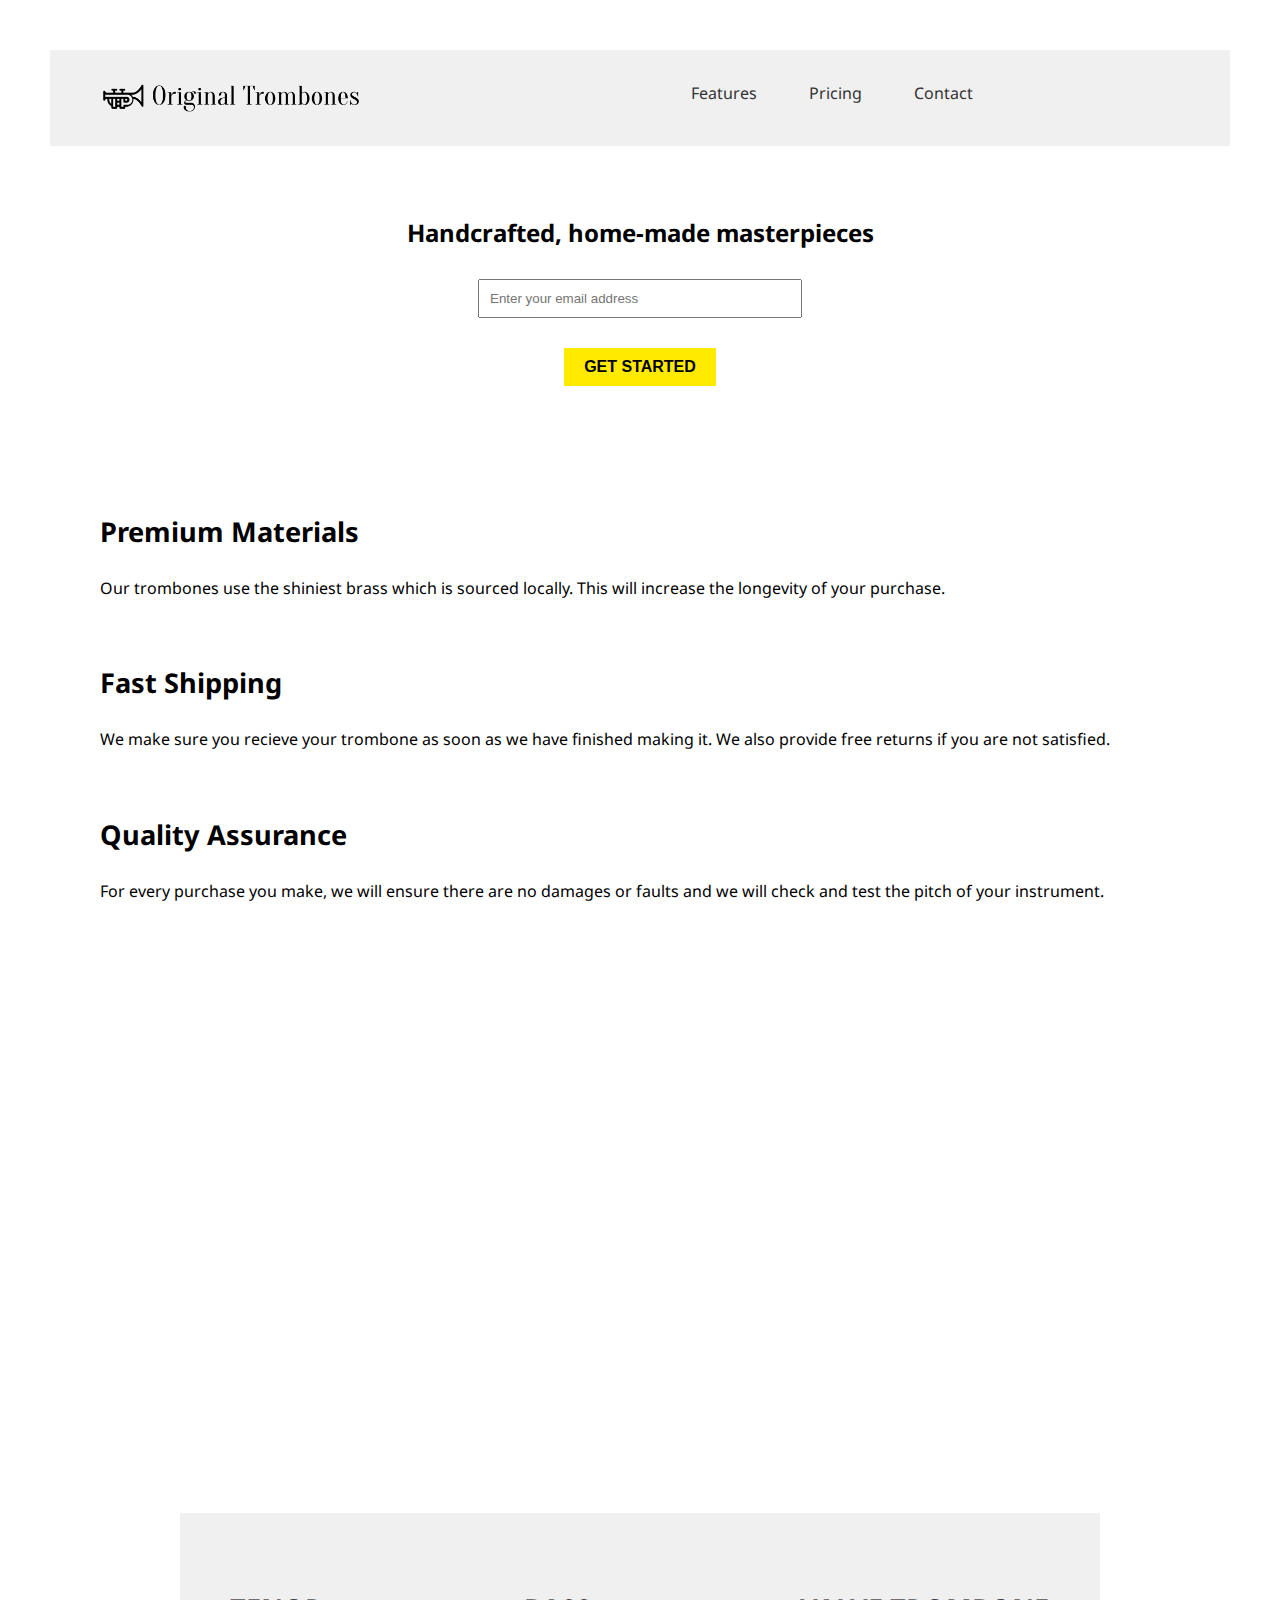
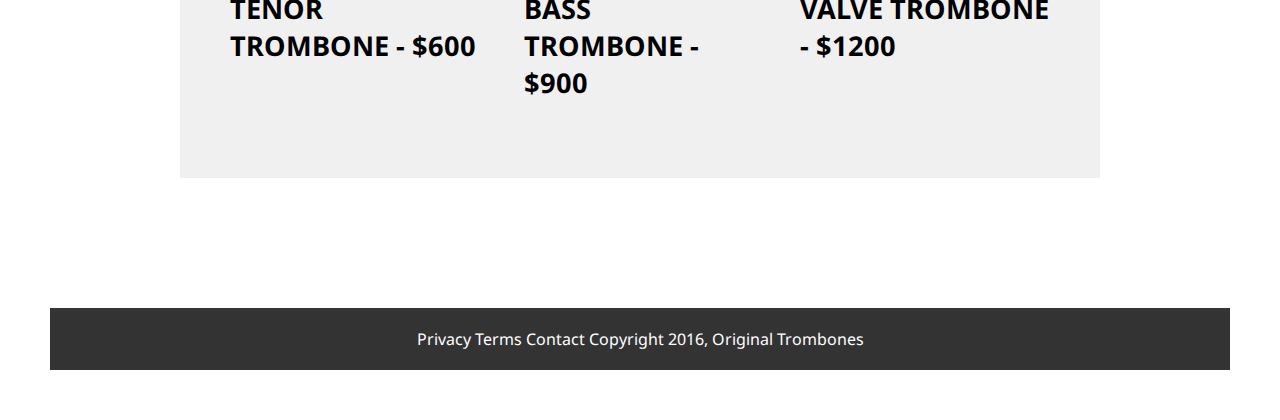
==== Product-Landing-Page/index.html @ 1d8b1bee "Add files via upload" ====
<!DOCTYPE html>
<html>
  <head>
    <title>Product Landing Page</title>
    <link rel="stylesheet" href="styles.css" />
  </head>
  <body>
    <header id="header">
      <img class="header-img" src="logo.png" alt="logo" />
      <nav id="nav-bar">
        <a class="nav-link" href="#features">Features</a>
        <a class="nav-link" href="#pricing">Pricing</a>
        <a class="nav-link" href="#contact">Contact</a>
      </nav>
    </header>

    <section id="contact">
      <h2>Handcrafted, home-made masterpieces</h2>
      <form
        id="form"
        action="https://www.freecodecamp.com/email-submit"
        method="post"
      >
        <input
          id="email"
          type="email"
          placeholder="Enter your email address"
          required
        />
        <button id="submit">GET STARTED</button>
      </form>
    </section>

    <section id="features">
      <h3>Premium Materials</h3>
      <p>
        Our trombones use the shiniest brass which is sourced locally. This will
        increase the longevity of your purchase.
      </p>
      <br />
      <h3>Fast Shipping</h3>
      <p>
        We make sure you recieve your trombone as soon as we have finished
        making it. We also provide free returns if you are not satisfied.
      </p>
      <br />
      <h3>Quality Assurance</h3>
      <p>
        For every purchase you make, we will ensure there are no damages or
        faults and we will check and test the pitch of your instrument.
      </p>
    </section>
    <section class="frame">
      <iframe
        id="video"
        height="315"
        src="https://www.youtube-nocookie.com/embed/y8Yv4pnO7qc?rel=0&amp;controls=0&amp;showinfo=0"
        frameborder="0"
        allowfullscreen=""
      ></iframe>
    </section>
    <section id="pricing">
      <h3>TENOR TROMBONE - $600</h3>
      <h3>BASS TROMBONE - $900</h3>
      <h3>VALVE TROMBONE - $1200</h3>
    </section>

    <footer>
      <span>Privacy Terms Contact Copyright 2016, Original Trombones</span>
    </footer>

    <script src="script.js"></script>
  </body>
</html>
---- Product-Landing-Page/styles.css ----
@import url('https://fonts.googleapis.com/css2?family=Noto+Sans:wght@400;700&display=swap');

/* Global Styles */
body {
    margin: 0;
    padding: 50px;
    font-family: 'Noto Sans', sans-serif;
}

/* Header Styles */
#header {
    background-color: #f0f0f0;
    padding: 2rem;
    display: flex;
    gap: 20rem;
}

img {
    max-width: 25%;
}

#nav-bar {
    display: flex;
    justify-content: flex-end;
    margin-right: 4rem;
    gap: 2rem;
}

#email {
    width: 300px;
    padding: 10px;
    margin-bottom: 10px;
}

.nav-link {
    margin: 0 10px;
    text-decoration: none;
    color: #333;
}

h3 {
    font-size: 1.7rem;
}

h2 {
    text-align: center;
}

.frame {
    display: flex;
    justify-content: center;
}

iframe {
    width: 560px;
}

section {
    padding: 50px;
}

#form {
    display: flex;
    flex-direction: column;
    align-items: center;
    margin-top: 30px;
}

#submit {
    padding: 10px 20px;
    margin-top: 20px;
    font-weight: 700;
    border: none;
    color: black;
    background-color: rgb(255, 234, 0);
    font-size: 1rem;
}

#submit:hover {
    background-color: rgb(255, 200, 0);
    cursor: pointer;
    transition: 0.4s;
}

#pricing {
    display: flex;
    flex-direction: row;
    justify-content: center;
    gap: 3rem;
    margin: 130px;
    background-color: #f0f0f0;
    color: black;
}

#pricing:hover {
    cursor: pointer;
}

footer {
    background-color: #333;
    color: #fff;
    text-align: center;
    padding: 20px;
}
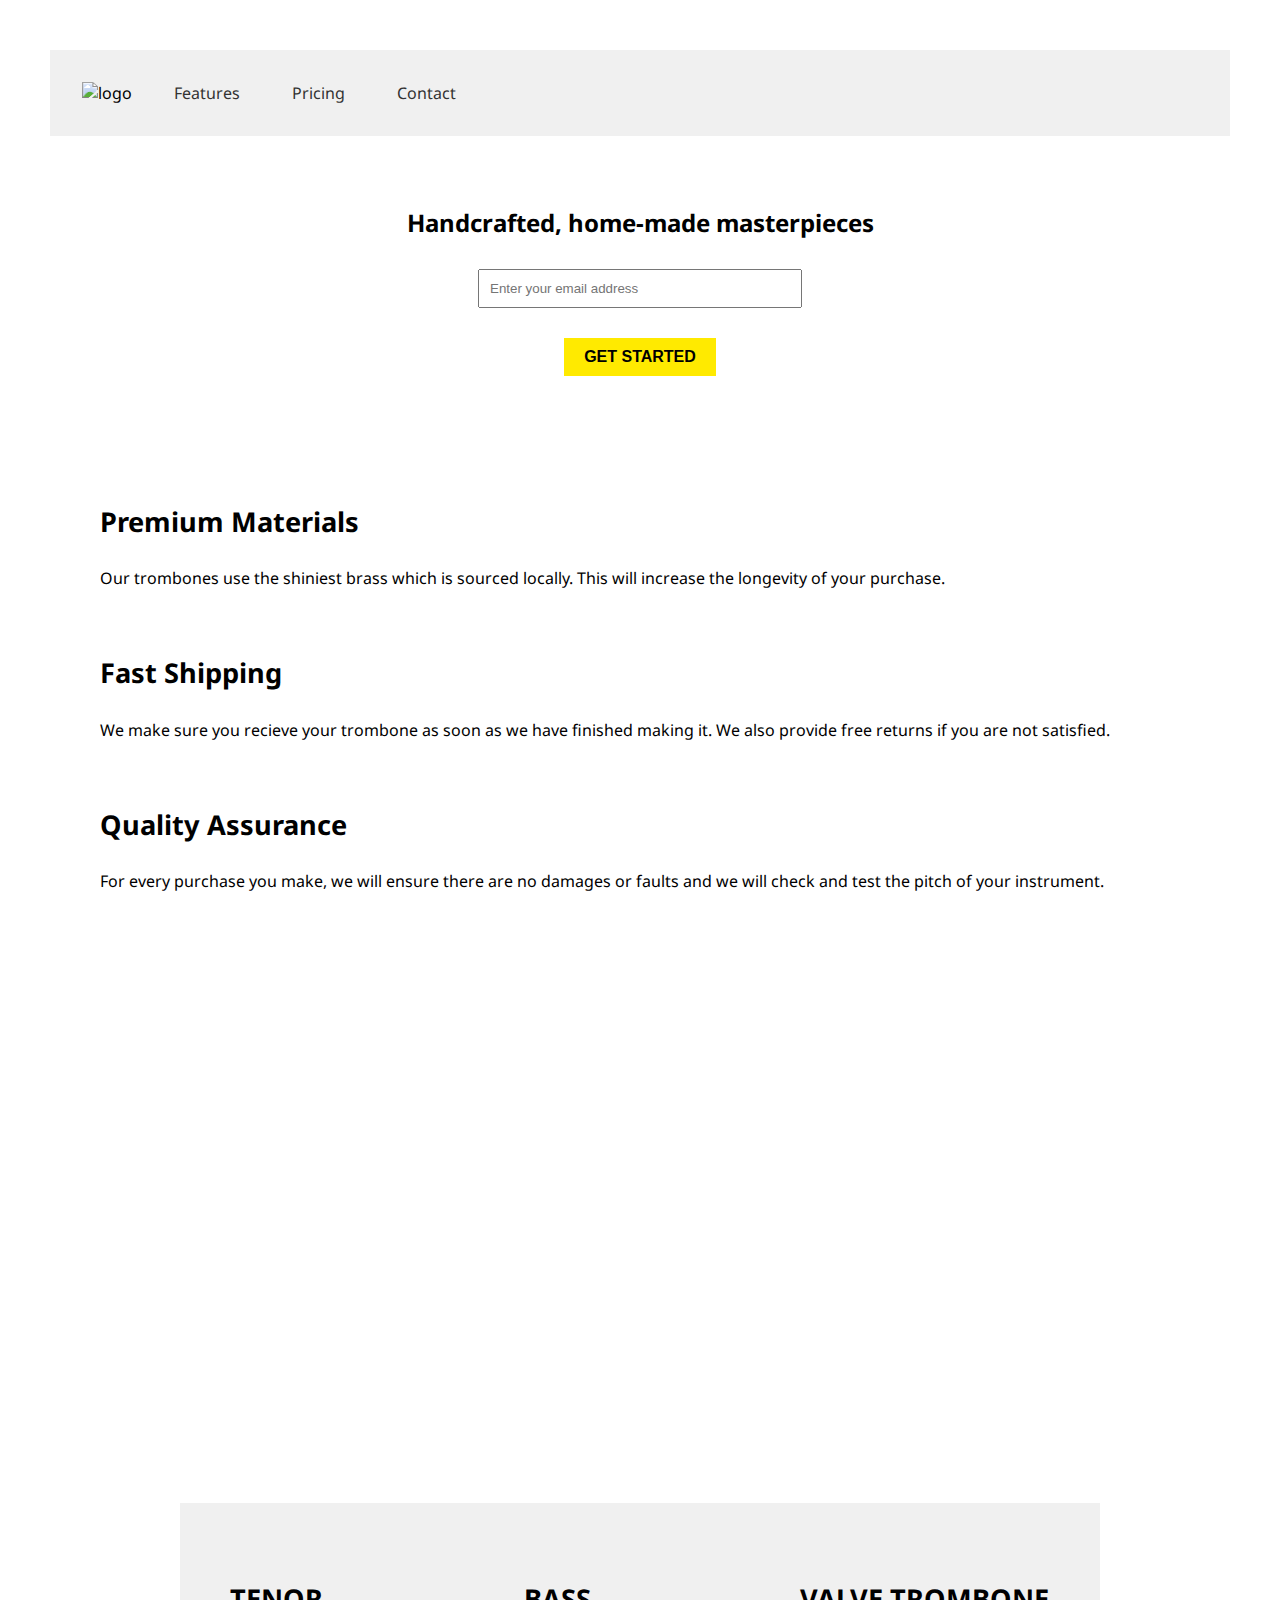
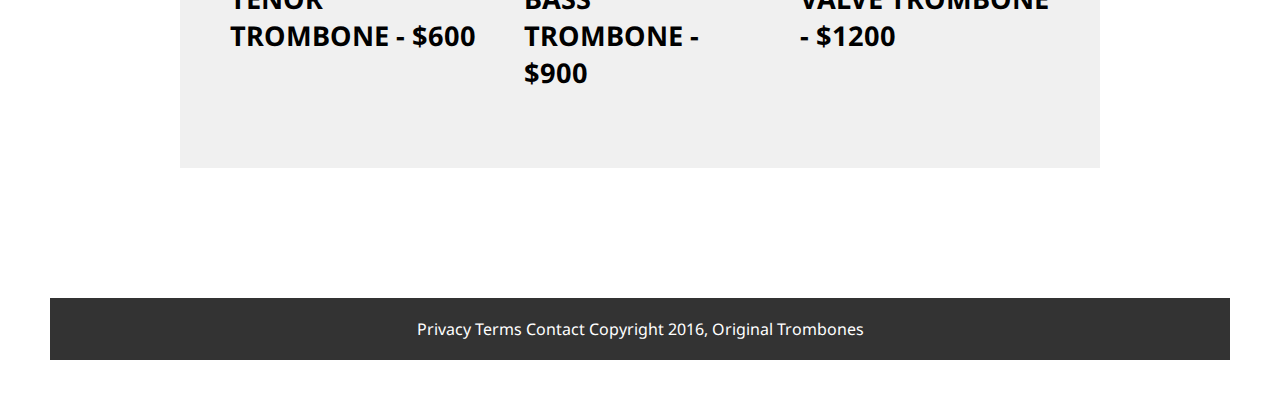
==== commit 2002527e: "Update index.html" ====
--- a/Product-Landing-Page/index.html
+++ b/Product-Landing-Page/index.html
@@ -6,8 +6,8 @@
   </head>
   <body>
     <header id="header">
-      <img class="header-img" src="logo.png" alt="logo" />
       <nav id="nav-bar">
+        <img id="header-img" src="https://cdn.freecodecamp.org/testable-projects-fcc/images/product-landing-page-logo.png" alt="logo" />
         <a class="nav-link" href="#features">Features</a>
         <a class="nav-link" href="#pricing">Pricing</a>
         <a class="nav-link" href="#contact">Contact</a>
@@ -22,12 +22,13 @@
         method="post"
       >
         <input
+          name =" email";
           id="email"
           type="email"
           placeholder="Enter your email address"
           required
         />
-        <button id="submit">GET STARTED</button>
+        <input id="submit" value = "GET STARTED" type = "submit"></input>
       </form>
     </section>
 
